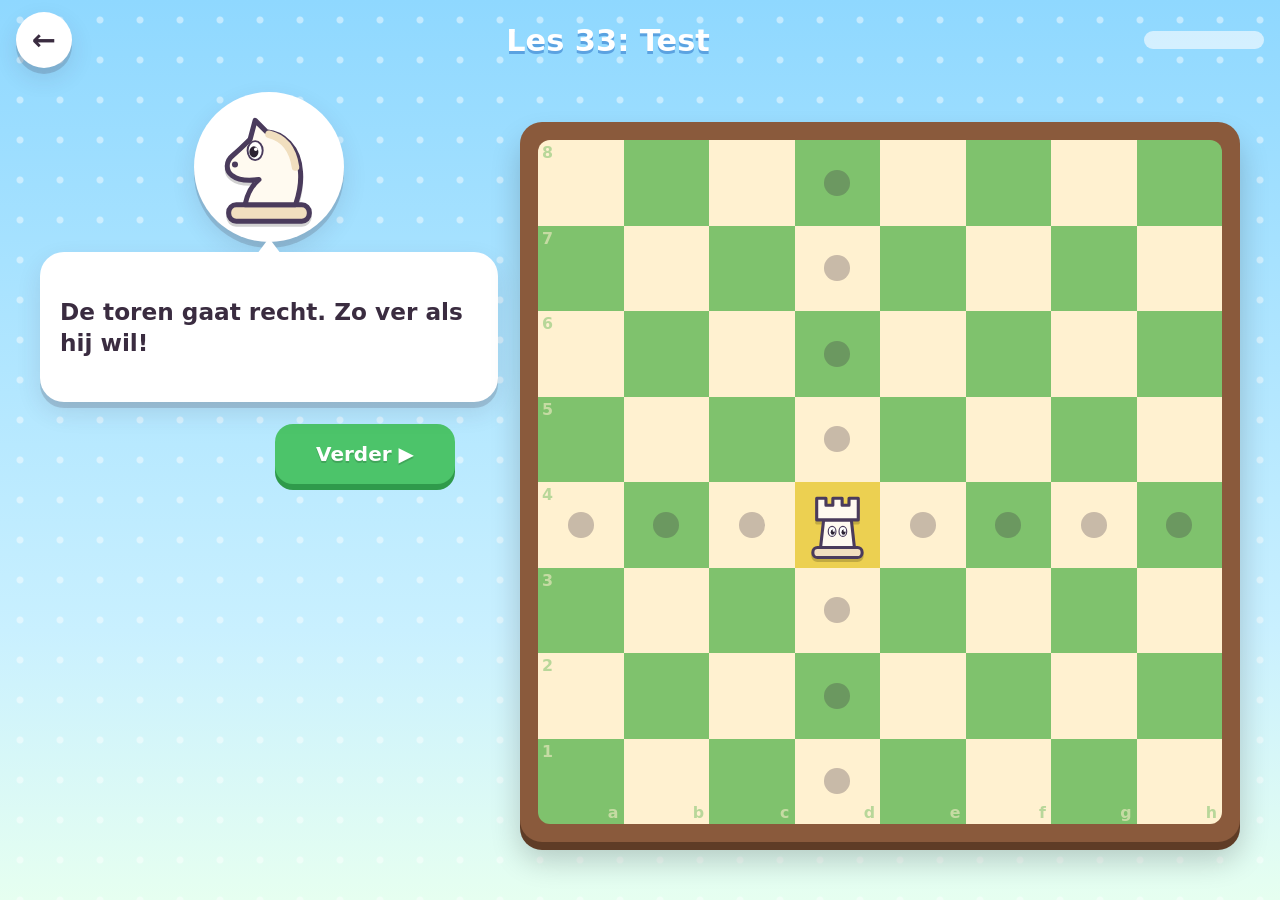
==== tools/layoutcontrole.html @ d11683a0 "Bord en knoppen overal op dezelfde plek; promoveren naar elk stuk - Layout: Pim, tekstballon en knop" ====
<!doctype html>
<html lang="nl">
<head>
  <meta charset="utf-8">
  <meta name="viewport" content="width=device-width, initial-scale=1">
  <title>Layoutcontrole</title>
  <!--
    Controleert of het bord, Pim, de tekstballon en de knoppen op ALLE schermen met een bord
    (lessen, quiz, opdrachten, puzzels, puzzel van de dag, spelletjes, potjes) op dezelfde plek staan,
    ook na een goed antwoord, en of alles op het scherm past.
    Open dit bestand in de browser (dubbelklik), het liefst liggend én staand (of op de iPad).
    Het duurt ongeveer een halve minuut. De titel wordt 'OK' of 'FOUT'.
    Let op: dit wist de voortgang in deze browser voor dit bestand (niet die van de app op de iPad).
  -->
  <link rel="stylesheet" href="../css/style.css">
  <style>
    #report { font: 15px/1.4 system-ui, sans-serif; margin: 20px; color: #222; background: #fff; }
    .sum { font-size: 1.2rem; font-weight: 700; padding: 10px 14px; border-radius: 10px; display: inline-block; }
    .sum.ok { background: #d9ffd9; } .sum.bad { background: #ffe1e1; }
    table { border-collapse: collapse; margin-top: 14px; } td, th { text-align: left; padding: 4px 8px; border-bottom: 1px solid #eee; }
  </style>
</head>
<body>
  <div id="report" hidden>
    <h1>Layoutcontrole Sammie Schaakt!</h1>
    <div id="sum" class="sum">Bezig…</div>
    <pre id="tekst"></pre>
    <table><thead><tr><th>Scherm</th><th>Bord</th><th>Pim</th><th>Ballon</th><th>Knoppen</th><th>Past</th></tr></thead><tbody id="rows"></tbody></table>
  </div>
  <div id="app"></div>
  <script src="../js/chess.js"></script>
  <script src="../js/ai.js"></script>
  <script src="../js/pieces.js"></script>
  <script src="../js/avatars.js"></script>
  <script src="../js/sound.js"></script>
  <script src="../js/board.js"></script>
  <script src="../js/family.js"></script>
  <script src="../js/lessons.js"></script>
  <script src="../js/puzzles.js"></script>
  <script src="../js/app.js"></script>
  <script src="../js/editor.js"></script>
  <script src="../js/parents.js"></script>
  <script src="../js/extras.js"></script>
  <script src="layoutcontrole.js"></script>
</body>
</html>
---- css/style.css ----
/* =========================================================
   Sammie Schaakt! - vormgeving
   ========================================================= */
:root {
  --ink: #3a2c40;
  --ink-soft: #6d5a78;
  --sky1: #8fd8ff;
  --sky2: #c9f0ff;
  --paper: #fffdf7;
  --green: #4cc46a;
  --green-d: #2f9a4b;
  --blue: #4a9df8;
  --blue-d: #2c74c9;
  --orange: #ff8c42;
  --orange-d: #d9661c;
  --red: #ff5d6c;
  --red-d: #cf3443;
  --yellow: #ffd34d;
  --grey: #c9c2d3;
  --grey-d: #9c93aa;
  --light-sq: #fff1d0;
  --dark-sq: #7fc26d;
  --frame: #8a5a3c;
  --radius: 22px;
  --shadow: 0 6px 0 rgba(58, 44, 64, .18), 0 10px 24px rgba(58, 44, 64, .12);
  font-family: "Nunito", "Varela Round", "Arial Rounded MT Bold", "Segoe UI", system-ui, sans-serif;
  color: var(--ink);
  -webkit-tap-highlight-color: transparent;
}

* { box-sizing: border-box; }
html, body { margin: 0; height: 100%; }
body {
  background:
    radial-gradient(circle at 20px 20px, rgba(255, 255, 255, .45) 3px, transparent 4px) 0 0 / 40px 40px,
    linear-gradient(180deg, var(--sky1), var(--sky2) 70%, #e6fff0);
  background-attachment: fixed;
  overscroll-behavior: none;
  user-select: none;
  -webkit-user-select: none;
  touch-action: manipulation;
}
button { font: inherit; color: inherit; cursor: pointer; border: 0; background: none; touch-action: manipulation; }
button:disabled { opacity: .45; cursor: default; }

.screen {
  min-height: 100vh;
  min-height: 100dvh;
  padding: max(12px, env(safe-area-inset-top)) 16px max(16px, env(safe-area-inset-bottom));
  display: flex;
  flex-direction: column;
}

/* ---------- algemene knoppen ---------- */
.btn {
  padding: 14px 26px;
  border-radius: 18px;
  font-weight: 900;
  font-size: 1.25rem;
  color: #fff;
  background: var(--c, var(--blue));
  box-shadow: 0 6px 0 var(--cd, var(--blue-d));
  transition: transform .08s, box-shadow .08s;
  text-shadow: 0 2px 0 rgba(0, 0, 0, .15);
}
.btn:active { transform: translateY(5px); box-shadow: 0 1px 0 var(--cd, var(--blue-d)); }
.btn.green { --c: var(--green); --cd: var(--green-d); }
.btn.blue { --c: var(--blue); --cd: var(--blue-d); }
.btn.orange { --c: var(--orange); --cd: var(--orange-d); }
.btn.red { --c: var(--red); --cd: var(--red-d); }
.btn.grey { --c: var(--grey); --cd: var(--grey-d); color: var(--ink); text-shadow: none; }
.btn.huge { font-size: 1.6rem; padding: 18px 40px; }
.pulse { animation: pulse 1.2s ease-in-out infinite; }
@keyframes pulse { 50% { transform: scale(1.07); } }

.round-btn, .corner-btn {
  width: 56px; height: 56px;
  border-radius: 50%;
  background: #fff;
  font-size: 1.8rem;
  font-weight: 900;
  box-shadow: var(--shadow);
  flex: none;
}
.round-btn:active, .corner-btn:active { transform: translateY(3px); }
.corner-btn { position: absolute; top: 14px; right: 14px; font-size: 1.5rem; opacity: .85; }

.topbar { display: flex; align-items: center; gap: 14px; margin-bottom: 12px; }
.topbar .title {
  flex: 1;
  text-align: center;
  font-size: clamp(1.2rem, 3.2vw, 1.9rem);
  font-weight: 900;
  color: #fff;
  text-shadow: 0 3px 0 rgba(44, 116, 201, .55);
  /* altijd één regel: dan is de balk bovenin overal even hoog */
  white-space: nowrap; overflow: hidden; text-overflow: ellipsis; min-width: 0;
}
.spacer { width: 56px; flex: none; }

.bubble {
  position: relative;
  background: #fff;
  border-radius: 24px;
  padding: 14px 20px;
  font-size: clamp(1.1rem, 2.4vw, 1.45rem);
  font-weight: 800;
  line-height: 1.35;
  box-shadow: var(--shadow);
}

.bob { animation: bob 2.6s ease-in-out infinite; }
@keyframes bob { 50% { transform: translateY(-8px); } }
.shake { animation: shake .45s; }
@keyframes shake { 20%, 60% { transform: translateX(-8px) rotate(-3deg); } 40%, 80% { transform: translateX(8px) rotate(3deg); } }

/* ---------- HOME ---------- */
.home { align-items: center; justify-content: center; gap: 18px; position: relative; text-align: center; }
.logo { margin: 0; line-height: .9; transform: rotate(-3deg); }
.logo span { display: block; font-size: clamp(3rem, 11vw, 6rem); font-weight: 900; letter-spacing: 1px; }
.logo .l1 { color: var(--yellow); -webkit-text-stroke: 3px var(--ink); paint-order: stroke fill; text-shadow: 0 7px 0 var(--ink); }
.logo .l2 { color: #fff; -webkit-text-stroke: 3px var(--ink); paint-order: stroke fill; text-shadow: 0 7px 0 var(--ink); margin-left: 1.2em; }
.hero { display: flex; align-items: center; gap: 12px; }
.hero-avatar { width: clamp(130px, 22vw, 200px); }
.hero-bubble::before {
  content: ""; position: absolute; left: -14px; top: 50%; margin-top: -12px;
  border: 12px solid transparent; border-right: 16px solid #fff; border-left: 0;
}
.home-buttons { display: flex; gap: 22px; flex-wrap: wrap; justify-content: center; }
.big-btn {
  display: flex; align-items: center; gap: 16px;
  min-width: min(340px, 90vw);
  padding: 18px 26px;
  border-radius: 30px;
  color: #fff;
  background: var(--c);
  box-shadow: 0 9px 0 var(--cd), 0 16px 30px rgba(0, 0, 0, .15);
  transition: transform .08s, box-shadow .08s;
  text-align: left;
}
.big-btn:active { transform: translateY(7px); box-shadow: 0 2px 0 var(--cd); }
.big-btn.blue { --c: var(--blue); --cd: var(--blue-d); }
.big-btn.orange { --c: var(--orange); --cd: var(--orange-d); }
.big-icon { width: 92px; height: 92px; background: #fff; border-radius: 24px; padding: 6px; flex: none; }
.big-icon.duo { display: flex; padding: 4px 0; }
.big-icon.duo > div { width: 50%; }
.big-icon.duo > div:last-child { margin-left: -6px; }
.big-text b { display: block; font-size: 2.2rem; font-weight: 900; text-shadow: 0 3px 0 rgba(0, 0, 0, .18); }
.big-text small { font-size: 1.05rem; font-weight: 800; opacity: .95; }

/* ---------- LESSEN-KAART ---------- */
.lesson-grid {
  display: grid;
  grid-template-columns: repeat(auto-fill, minmax(150px, 1fr));
  gap: 18px;
  max-width: 1000px;
  width: 100%;
  margin: 0 auto;
  padding-bottom: 30px;
}
.lesson-tile {
  position: relative;
  background: #fff;
  border-radius: var(--radius);
  padding: 14px 10px 12px;
  box-shadow: 0 7px 0 #d9cde6, 0 12px 20px rgba(0, 0, 0, .1);
  display: flex; flex-direction: column; align-items: center; gap: 4px;
  transition: transform .08s;
}
.lesson-tile:active { transform: translateY(5px); }
.lesson-tile .num {
  position: absolute; top: -10px; left: -6px;
  width: 38px; height: 38px; border-radius: 50%;
  background: var(--blue); color: #fff; font-weight: 900; font-size: 1.2rem;
  display: grid; place-items: center; box-shadow: 0 3px 0 var(--blue-d);
}
.tile-icon { width: 78px; height: 78px; }
.tile-title { font-weight: 900; font-size: 1.1rem; min-height: 2.6em; display: grid; place-items: center; text-align: center; }
.tile-state { font-size: 1.6rem; }
.lesson-tile.done { background: #fff9dc; box-shadow: 0 7px 0 #f0c94a, 0 12px 20px rgba(0, 0, 0, .1); }
.lesson-tile.done .num { background: var(--yellow); color: var(--ink); box-shadow: 0 3px 0 #d6a91c; }
.lesson-tile.locked { filter: grayscale(.9); opacity: .6; }

/* ---------- LES ---------- */
.progress { width: 120px; height: 18px; background: rgba(255, 255, 255, .6); border-radius: 10px; overflow: hidden; flex: none; }
.progress-fill { height: 100%; background: var(--green); border-radius: 10px; transition: width .4s; width: 0; }
.lesson-body {
  flex: 1;
  display: grid;
  grid-template-columns: minmax(260px, 1fr) auto;
  grid-template-rows: minmax(0, 1fr); /* een hoge linkerkant duwt het bord niet weg */
  gap: 22px;
  align-items: center;
  max-width: 1200px;
  width: 100%;
  margin: 0 auto;
}
.teacher-col { display: flex; flex-direction: column; gap: 22px; align-items: stretch; }
.teacher { display: flex; flex-direction: column; align-items: center; gap: 10px; }
.teacher-face {
  width: clamp(90px, 14vw, 150px); height: clamp(90px, 14vw, 150px);
  background: #fff; border-radius: 50%; padding: 12px; box-shadow: var(--shadow);
}
.teacher-bubble { width: 100%; min-height: 90px; }
.teacher-bubble::before {
  content: ""; position: absolute; top: -14px; left: 50%; margin-left: -12px;
  border: 12px solid transparent; border-bottom: 16px solid #fff; border-top: 0;
}
.teacher-bubble.happy { background: #e7ffe9; }
.teacher-bubble.happy::before { border-bottom-color: #e7ffe9; }
.teacher-bubble.oops { background: #fff0e6; }
.teacher-bubble.oops::before { border-bottom-color: #fff0e6; }
.actions { display: flex; justify-content: center; gap: 12px; min-height: 70px; align-items: center; }
.stage { display: flex; justify-content: center; align-items: center; }

/* quiz: ALLE antwoordknoppen zijn even groot (vaste breedte en hoogte),
   met of zonder plaatje, met of zonder bordje ernaast. Lange tekst loopt door op een nieuwe regel. */
.quiz {
  --qw: 170px; --qh: 160px; --qp: 60px;
  display: grid; grid-template-columns: repeat(auto-fit, var(--qw)); gap: 16px;
  justify-content: center; max-width: 600px; width: 100%;
}
.quiz-btn {
  width: var(--qw); height: var(--qh); padding: 10px 12px; box-sizing: border-box;
  background: #fff; border-radius: var(--radius);
  font-size: 1.3rem; font-weight: 900; line-height: 1.15; text-align: center;
  box-shadow: 0 7px 0 #d9cde6, 0 12px 20px rgba(0, 0, 0, .1);
  display: flex; flex-direction: column; align-items: center; justify-content: center; gap: 6px;
  overflow: hidden;
}
.quiz-btn, .quiz-btn span { color: var(--ink); }
.quiz-btn span { overflow-wrap: anywhere; hyphens: auto; }
.quiz-btn:not(:has(.quiz-piece)) { font-size: 1.6rem; } /* alleen tekst: grotere letters, zelfde knop */
.quiz-btn:active { transform: translateY(5px); }
.quiz-piece { width: var(--qp); height: var(--qp); flex: none; }
.quiz-btn.right { background: #d9ffd9; box-shadow: 0 7px 0 var(--green-d); }
.quiz-btn.wrong { background: #ffe1e1; }
.quiz > .btn { grid-column: 1 / -1; justify-self: center; } /* de 'Verder'-knop na een goed antwoord */
/* heel laag scherm (telefoon dwars): kleinere knoppen, maar nog steeds allemaal even groot */
@media (max-height: 500px) {
  .quiz { --qw: 150px; --qh: 100px; --qp: 32px; gap: 10px; }
  .quiz-btn { font-size: .95rem; padding: 6px 8px; gap: 3px; }
  .quiz-btn:not(:has(.quiz-piece)) { font-size: 1.2rem; }
}

/* ---------- BORD ---------- */
.board-wrap {
  /* één maat voor élk bord (les, puzzel, potje, spelletje): zo staat het bord overal op dezelfde plek */
  --bs: min(calc(100vh - 120px), calc(100vw - 340px), 720px);
  position: relative;
  width: var(--bs);
  height: var(--bs);
  padding: calc(var(--bs) * .025);
  background: var(--frame);
  border-radius: 22px;
  box-shadow: 0 8px 0 #5f3c26, 0 18px 30px rgba(0, 0, 0, .2);
  flex: none;
}
.board {
  width: 100%; height: 100%;
  display: grid;
  grid-template-columns: repeat(8, 1fr);
  grid-template-rows: repeat(8, 1fr);
  border-radius: 12px;
  overflow: hidden;
}
.sq { position: relative; }
.sq.light { background: var(--light-sq); }
.sq.dark { background: var(--dark-sq); }
.sq.last::before { content: ""; position: absolute; inset: 0; background: rgba(255, 211, 77, .45); }
.sq.selected::before { content: ""; position: absolute; inset: 0; background: rgba(255, 211, 77, .85); }
.sq.marked::before { content: ""; position: absolute; inset: 0; background: rgba(74, 157, 248, .45); animation: glow 1.3s ease-in-out infinite; }
.sq.hint::after { content: ""; position: absolute; inset: 4%; border: 5px solid var(--yellow); border-radius: 14px; animation: glow 1s ease-in-out infinite; z-index: 3; box-shadow: 0 0 14px var(--yellow); }
.sq.in-check::before { content: ""; position: absolute; inset: 0; background: radial-gradient(circle, rgba(255, 60, 60, .9) 0%, rgba(255, 60, 60, .55) 45%, transparent 75%); animation: glow .9s ease-in-out infinite; }
@keyframes glow { 50% { opacity: .55; } }
.holder { position: absolute; inset: 0; }
.piece { position: absolute; inset: 0; padding: 5%; z-index: 2; will-change: transform; }
.piece-svg { width: 100%; height: 100%; display: block; filter: drop-shadow(0 3px 0 rgba(0, 0, 0, .18)); }
.dot { position: absolute; left: 35%; top: 35%; width: 30%; height: 30%; border-radius: 50%; background: rgba(58, 44, 64, .28); z-index: 1; }
.ring { position: absolute; inset: 4%; border-radius: 50%; border: 6px solid rgba(255, 93, 108, .75); z-index: 1; }
.star {
  position: absolute; inset: 0; display: grid; place-items: center;
  font-size: calc(var(--bs) * .085); color: var(--yellow);
  -webkit-text-stroke: 2px #c98a00; paint-order: stroke fill;
  animation: twinkle 1.4s ease-in-out infinite; z-index: 1;
}
@keyframes twinkle { 50% { transform: scale(1.15) rotate(8deg); } }
.burst { position: absolute; inset: 0; display: grid; place-items: center; font-size: calc(var(--bs) * .1); color: var(--yellow); z-index: 6; animation: burst .7s ease-out forwards; pointer-events: none; }
@keyframes burst { to { transform: scale(2.6) translateY(-30%); opacity: 0; } }
.coord { position: absolute; font-size: calc(var(--bs) * .022); font-weight: 900; opacity: .55; z-index: 1; }
.coord.rank { top: 3px; left: 4px; }
.coord.file { bottom: 2px; right: 5px; }
.sq.light .coord { color: #5d9a4e; }
.sq.dark .coord { color: #fff6dc; }

.banner {
  position: absolute; left: 50%; top: 42%;
  transform: translate(-50%, -50%) scale(.6);
  opacity: 0; pointer-events: none;
  z-index: 20;
  background: #fff; border-radius: 22px; padding: 14px 24px;
  font-size: clamp(1.1rem, 2.6vw, 1.6rem); font-weight: 900; text-align: center;
  box-shadow: var(--shadow);
  width: max-content; max-width: 90%;
  transition: transform .25s cubic-bezier(.3, 1.6, .5, 1), opacity .2s;
}
.banner.show { opacity: 1; transform: translate(-50%, -50%) scale(1); }
.banner.warn { background: var(--red); color: #fff; }
.banner.good { background: #e7ffe9; }

/* ---------- TEGENSTANDER KIEZEN ---------- */
.opp-grid {
  display: grid;
  grid-template-columns: repeat(auto-fill, minmax(210px, 1fr));
  gap: 22px;
  max-width: 1100px; width: 100%; margin: 0 auto; padding-bottom: 30px;
}
.opp-card {
  background: #fff; border-radius: 28px; padding: 18px 14px 16px;
  box-shadow: 0 8px 0 #d9cde6, 0 14px 24px rgba(0, 0, 0, .12);
  display: flex; flex-direction: column; align-items: center; gap: 6px; text-align: center;
  transition: transform .08s;
}
.opp-card:not(.soon):active { transform: translateY(6px); }
.opp-avatar { width: 150px; }
.opp-name { font-size: 1.9rem; font-weight: 900; }
.opp-stars { color: var(--yellow); font-size: 1.6rem; -webkit-text-stroke: 1.5px #c98a00; letter-spacing: 2px; }
.opp-stars span { color: #eee; -webkit-text-stroke: 1.5px #ccc; }
.opp-intro { font-weight: 700; color: var(--ink-soft); font-size: 1.05rem; }
.opp-wins { font-weight: 900; font-size: 1.2rem; margin-top: 4px; }
.opp-card.soon { opacity: .7; background: rgba(255, 255, 255, .6); box-shadow: none; border: 4px dashed rgba(255, 255, 255, .9); }
.opp-avatar.mystery {
  width: 150px; height: 165px; display: grid; place-items: center;
  font-size: 5rem; font-weight: 900; color: #fff; background: var(--grey); border-radius: 50% 50% 40% 40%;
}

/* ---------- POTJE ---------- */
.game-body {
  flex: 1;
  display: grid;
  /* zelfde indeling als een les: mensen links, bord rechts */
  grid-template-columns: minmax(240px, 1fr) auto;
  grid-template-rows: auto minmax(0, 1fr);
  grid-template-areas: "opp board" "me board";
  gap: 22px;
  align-items: start;
  max-width: 1200px;
  width: 100%;
  margin: 0 auto;
}
.board-zone { grid-area: board; align-self: center; }
.opp-side { grid-area: opp; }
.me-side { grid-area: me; align-self: end; }
.side { display: flex; flex-direction: column; gap: 14px; }
.player-card {
  display: flex; align-items: center; gap: 12px;
  background: #fff; border-radius: 26px; padding: 10px 16px 10px 10px; box-shadow: var(--shadow);
}
.pc-avatar { width: 96px; flex: none; }
.pc-name { font-size: 1.6rem; font-weight: 900; }
.captured { display: flex; flex-wrap: wrap; min-height: 30px; }
.captured span { width: 28px; height: 28px; margin-right: -6px; }
.opp-bubble { opacity: 0; transform: scale(.7); transition: all .25s cubic-bezier(.3, 1.6, .5, 1); transform-origin: 30px 0; }
.opp-bubble.show { opacity: 1; transform: scale(1); }
.opp-bubble::before {
  content: ""; position: absolute; top: -14px; left: 40px;
  border: 12px solid transparent; border-bottom: 16px solid #fff; border-top: 0;
}
.turn { text-align: center; font-weight: 900; font-size: 1.35rem; padding: 10px; border-radius: 16px; background: rgba(255, 255, 255, .7); }
.turn.mine { background: var(--green); color: #fff; animation: pulse 1.6s ease-in-out infinite; }
.turn.wait { background: rgba(255, 255, 255, .7); }
.game-buttons { display: grid; grid-template-columns: repeat(3, 1fr); gap: 10px; }
.tool {
  background: #fff; border-radius: 20px; padding: 10px 4px 8px;
  font-weight: 900; font-size: 1.05rem;
  box-shadow: 0 6px 0 #d9cde6;
  display: flex; flex-direction: column; align-items: center;
}
.tool:active:not(:disabled) { transform: translateY(5px); box-shadow: 0 1px 0 #d9cde6; }
.tool .ti { font-size: 1.9rem; }

/* ---------- POP-UP ---------- */
.modal-back {
  position: fixed; inset: 0; z-index: 100;
  background: rgba(58, 44, 64, .45);
  display: grid; place-items: center; padding: 16px;
  animation: fade .2s;
}
@keyframes fade { from { opacity: 0; } }
.modal {
  background: var(--paper); border-radius: 30px; padding: 26px 28px;
  max-width: 520px; width: 100%; text-align: center;
  box-shadow: 0 10px 0 rgba(0, 0, 0, .2);
  animation: popin .35s cubic-bezier(.3, 1.6, .5, 1);
  max-height: 94vh; overflow: auto;
}
@keyframes popin { from { transform: scale(.6); opacity: 0; } }
.modal h2 { font-size: 2rem; margin: 6px 0 10px; }
.modal p { font-size: 1.2rem; font-weight: 700; }
.modal .quote { font-style: italic; color: var(--ink-soft); }
.modal-buttons { display: flex; flex-direction: column; gap: 14px; margin-top: 16px; }
.trophy { font-size: 5rem; animation: bob 1.5s ease-in-out infinite; }
.sticker { width: 130px; height: 130px; margin: 0 auto; background: var(--yellow); border-radius: 50%; padding: 14px; box-shadow: 0 6px 0 #d6a91c; animation: bob 1.5s ease-in-out infinite; }
.modal-avatar { width: 120px; margin: 0 auto; }
.text-input {
  font: inherit; font-size: 1.5rem; font-weight: 800;
  padding: 10px 16px; border-radius: 14px; border: 3px solid var(--grey);
  width: 100%; max-width: 260px; text-align: center; user-select: text; -webkit-user-select: text;
}
.text-input.wrong { border-color: var(--red); animation: shake .4s; }

/* ---------- INSTELLINGEN ---------- */
.settings-body { max-width: 640px; width: 100%; margin: 0 auto; display: flex; flex-direction: column; gap: 16px; }
.card { background: #fff; border-radius: 22px; padding: 16px 22px; box-shadow: var(--shadow); }
.card h3 { margin: 0 0 10px; font-size: 1.4rem; }
.card label { display: block; font-weight: 800; font-size: 1.15rem; margin: 8px 0; }
.card .text-input { max-width: 100%; text-align: left; margin-top: 6px; }
.toggle input { width: 26px; height: 26px; vertical-align: middle; margin-right: 10px; }
.small { font-size: .95rem; color: var(--ink-soft); font-weight: 600; }
.card ul { font-weight: 700; padding-left: 22px; }


/* ---------- confetti ---------- */
.confetti { position: fixed; inset: 0; pointer-events: none; z-index: 200; overflow: hidden; }
.confetti i { position: absolute; top: -20px; width: 12px; height: 16px; animation: fall linear forwards; }
@keyframes fall { to { transform: translate(var(--x), 110vh) rotate(var(--r)); } }

/* ---------- STAAND scherm (tablet rechtop / telefoon) ---------- */
@media (orientation: portrait) {
  .lesson-body {
    grid-template-columns: 1fr;
    grid-template-rows: none;
    grid-template-areas: "teacher" "stage" "actions" "tray";
    align-content: start;
    gap: 12px;
  }
  .teacher-col { display: contents; }
  .teacher { grid-area: teacher; flex-direction: row; align-items: center; height: 120px; }
  .teacher-bubble { max-height: 100%; overflow: hidden; }
  .teacher-face { width: 90px; height: 90px; flex: none; }
  .teacher-bubble::before { top: 50%; left: -14px; margin: -12px 0 0; border: 12px solid transparent; border-right: 16px solid #fff; border-left: 0; }
  .teacher-bubble.happy::before { border-right-color: #e7ffe9; border-bottom-color: transparent; }
  .teacher-bubble.oops::before { border-right-color: #fff0e6; border-bottom-color: transparent; }
  .stage { grid-area: stage; }
  .actions { grid-area: actions; }
  .board-wrap { --bs: min(calc(100vw - 32px), calc(100vh - 400px), 720px); }

  .game-body {
    grid-template-columns: 1fr;
    grid-template-rows: auto auto auto;
    grid-template-areas: "opp" "board" "me";
    justify-items: center;
    align-content: start;
    gap: 12px;
  }
  .side { width: 100%; max-width: 760px; }
  .opp-side { flex-direction: row; align-items: center; }
  .opp-side .player-card { flex: none; }
  .opp-bubble { flex: 1; }
  .opp-bubble::before { top: 50%; left: -14px; margin-top: -12px; border: 12px solid transparent; border-right: 16px solid #fff; border-left: 0; }
  .me-side { display: grid; grid-template-columns: auto 1fr; grid-template-areas: "card buttons" "turn turn"; }
  .me-side .player-card { grid-area: card; }
  .me-side .game-buttons { grid-area: buttons; }
  .me-side .turn { grid-area: turn; }
  .pc-avatar { width: 70px; }
}

@media (max-height: 560px) and (orientation: landscape) {
  .logo span { font-size: 3rem; }
  .hero-avatar { width: 110px; }
}

/* =========================================================
   Uitbreiding: werelden, puzzels, prijzen, ladder
   ========================================================= */
.big-btn.green { --c: var(--green); --cd: var(--green-d); }
.big-btn.purple { --c: #9b5de5; --cd: #7340b8; }
.big-icon.emoji { display: grid; place-items: center; font-size: 3.4rem; }
.home-buttons { display: grid; grid-template-columns: repeat(2, minmax(0, 360px)); gap: 20px; }
.home-buttons .big-btn { min-width: 0; }
@media (max-width: 640px) { .home-buttons { grid-template-columns: 1fr; } }

/* werelden */
.worlds { max-width: 1000px; width: 100%; margin: 0 auto; display: flex; flex-direction: column; gap: 26px; padding-bottom: 30px; }
.world-title {
  margin: 0 0 14px; display: flex; align-items: center; gap: 12px; flex-wrap: wrap;
  color: #fff; font-size: 1.6rem; font-weight: 900;
  background: var(--wc); border-radius: 20px; padding: 10px 18px;
  box-shadow: 0 6px 0 rgba(0, 0, 0, .18);
}
.world-title span { background: #fff; color: var(--wc); border-radius: 12px; padding: 2px 12px; font-size: 1.1rem; }
.world-title small { margin-left: auto; font-size: 1.1rem; }
.world .lesson-grid { padding-bottom: 0; }
.world .lesson-tile .num { background: var(--wc); box-shadow: 0 3px 0 rgba(0, 0, 0, .2); }
.world-unlock { background: #fff6d6; border-radius: 14px; padding: 8px 12px; }

/* puzzels */
.puzzle-stars { display: flex; gap: 4px; font-size: 1.9rem; color: rgba(255, 255, 255, .8); flex: none; }
.puzzle-stars .got { color: var(--yellow); -webkit-text-stroke: 1.5px #c98a00; }
.puzzle-stars .half { color: var(--green); }
.puzzle-stars .now { color: #fff; animation: pulse 1.2s infinite; }
.big-stars { font-size: 3rem; color: var(--yellow); -webkit-text-stroke: 2px #c98a00; letter-spacing: 6px; }
.puzzle-lock { font-size: 6rem; }

/* prijzenkast */
.shelf {
  display: grid; grid-template-columns: repeat(auto-fill, minmax(150px, 1fr)); gap: 16px;
  max-width: 1100px; width: 100%; margin: 0 auto; padding-bottom: 30px;
}
.badge {
  background: rgba(255, 255, 255, .55); border-radius: 22px; padding: 14px 10px;
  display: flex; flex-direction: column; align-items: center; text-align: center; gap: 4px;
  border: 4px dashed rgba(255, 255, 255, .9);
}
.badge.got { background: #fff; border: 4px solid var(--yellow); box-shadow: 0 6px 0 #e3b52c, 0 10px 18px rgba(0, 0, 0, .1); }
.badge b { font-size: 1.05rem; }
.badge small { color: var(--ink-soft); font-weight: 700; }
.badge-emoji { width: 84px; height: 84px; display: grid; place-items: center; font-size: 3.2rem; border-radius: 50%; background: #fff6d6; }
.badge-emoji.mystery { background: var(--grey); color: #fff; font-weight: 900; }
.badge-avatar { width: 84px; }
.toast {
  position: fixed; top: 16px; left: 50%; z-index: 300;
  transform: translateX(-50%); display: flex; align-items: center; gap: 12px;
  background: #fff; border: 4px solid var(--yellow); border-radius: 22px; padding: 8px 20px 8px 10px;
  box-shadow: 0 8px 0 #e3b52c, 0 14px 30px rgba(0, 0, 0, .2);
  animation: toastin .45s cubic-bezier(.3, 1.6, .5, 1);
}
.toast .badge-emoji, .toast .badge-avatar { width: 60px; height: auto; font-size: 2.3rem; }
.toast .badge-emoji { height: 60px; }
.toast small { display: block; font-weight: 800; color: var(--orange-d); }
.toast b { font-size: 1.3rem; }
.toast.out { transition: opacity .4s, transform .4s; opacity: 0; transform: translate(-50%, -30px); }
@keyframes toastin { from { transform: translate(-50%, -80px); } }

/* ladder */
.opp-card { position: relative; }
.opp-step {
  position: absolute; top: -10px; left: -6px; width: 40px; height: 40px; border-radius: 50%;
  background: var(--orange); color: #fff; font-weight: 900; font-size: 1.2rem;
  display: grid; place-items: center; box-shadow: 0 3px 0 var(--orange-d);
}
.opp-card.locked { background: rgba(255, 255, 255, .6); box-shadow: none; }
.opp-card.locked .opp-avatar { filter: grayscale(1) brightness(.85); opacity: .6; }
.opp-card.locked .opp-step { background: var(--grey-d); box-shadow: none; }
.modal-avatar .piece-svg { width: 110px; height: 110px; margin: 0 auto; }
.world .lesson-grid { grid-template-columns: repeat(auto-fill, minmax(128px, 1fr)); gap: 14px; }
.world .tile-icon { width: 66px; height: 66px; }
.world .tile-title { font-size: 1rem; }

/* =========================================================
   Uitbreiding 2: spelers, puzzel van de dag, samen spelen,
   poppetjesmaker, ouderoverzicht
   ========================================================= */
button.hero-avatar { padding: 0; }
.switch-hint { display: block; font-size: .85rem; color: var(--ink-soft); margin-top: 4px; }

/* puzzel van de dag */
.daily-btn {
  display: flex; align-items: center; gap: 14px; width: min(740px, 100%);
  background: #fff; border-radius: 24px; padding: 10px 18px; text-align: left;
  box-shadow: 0 7px 0 #f0c94a, 0 12px 20px rgba(0, 0, 0, .1); border: 4px solid var(--yellow);
  animation: wiggle 2.6s ease-in-out infinite;
}
@keyframes wiggle { 0%, 80%, 100% { transform: none; } 85% { transform: rotate(-1deg) scale(1.02); } 90% { transform: rotate(1deg) scale(1.02); } }
.daily-btn.done { animation: none; border-color: #c9eccd; box-shadow: 0 7px 0 #9fd3a6; }
.daily-btn:active { transform: translateY(5px); }
.daily-cal { font-size: 2.4rem; }
.daily-text { flex: 1; }
.daily-text b { display: block; font-size: 1.4rem; }
.daily-text small { font-weight: 700; color: var(--ink-soft); }
.daily-streak { font-size: 1.6rem; font-weight: 900; background: #fff1e0; border-radius: 16px; padding: 4px 12px; }
.daily-streak.zero { filter: grayscale(1); opacity: .6; }
.streak-big { font-size: 2.2rem; font-weight: 900; color: var(--orange-d); }
.week { display: flex; justify-content: center; gap: 8px; margin: 10px 0; }
.wd { display: flex; flex-direction: column; align-items: center; font-weight: 800; font-size: .9rem; color: var(--ink-soft); }
.wd i { width: 38px; height: 38px; border-radius: 50%; background: #eee8f2; display: grid; place-items: center; font-style: normal; font-size: 1.3rem; }
.wd.on i { background: #ffe1c2; }
.wd.today i { outline: 3px solid var(--orange); }

/* samen spelen */
.together-btn {
  display: flex; align-items: center; gap: 18px; text-align: left;
  max-width: 1100px; width: 100%; margin: 0 auto 22px;
  background: linear-gradient(90deg, #fff, #e9fbef); border-radius: 26px; padding: 12px 22px;
  box-shadow: 0 7px 0 #9fd3a6, 0 12px 22px rgba(0, 0, 0, .1);
}
.together-btn:active { transform: translateY(5px); }
.together-btn b { display: block; font-size: 1.6rem; }
.together-btn small { font-weight: 700; color: var(--ink-soft); font-size: 1rem; }
.tg-icons { display: flex; align-items: center; gap: 6px; flex: none; }
.tg-icons > .avatar-svg { width: 64px; }
.tg-icons b { font-size: 1.8rem !important; color: var(--green-d); }
.tg-q { width: 58px; height: 58px; border-radius: 50%; background: var(--grey); color: #fff; font-weight: 900; font-size: 2rem; display: grid; place-items: center; }
.choose-sub { text-align: center; font-weight: 800; color: var(--ink); margin: -4px 0 16px; font-size: 1.15rem; }
.opp-grid.small { grid-template-columns: repeat(auto-fill, minmax(170px, 1fr)); }
.opp-grid.small .opp-avatar { width: 120px; }
.opp-grid.small .opp-name { font-size: 1.5rem; }
.player-card { transition: box-shadow .2s, transform .2s; }
.player-card.active { box-shadow: 0 0 0 5px var(--green), var(--shadow); }
.turn.black { background: #4b3f6b; }
.duo-avatars { display: flex; justify-content: center; gap: 10px; }
.duo-avatars > div { width: 110px; }
.duo-avatars > div:last-child { width: 80px; align-self: flex-end; }

/* spelers */
.opp-card.profile.current { box-shadow: 0 0 0 5px var(--green), 0 8px 0 #d9cde6; }
.opp-avatar.mystery { margin: 0 auto; }
.card-actions { display: flex; gap: 8px; flex-wrap: wrap; justify-content: center; margin-top: 6px; }
.small-btn { font-size: 1rem; padding: 8px 14px; border-radius: 14px; }

/* poppetjesmaker */
.editor-body { display: grid; grid-template-columns: minmax(260px, 340px) 1fr; gap: 20px; max-width: 1100px; width: 100%; margin: 0 auto; align-items: start; }
.editor-preview { position: sticky; top: 12px; display: flex; flex-direction: column; align-items: center; gap: 12px; }
.ed-avatar { width: 220px; }
.ed-moods { display: grid; grid-template-columns: repeat(6, 1fr); gap: 4px; width: 100%; }
.mood-btn { background: #f6f1fa; border-radius: 12px; padding: 2px; }
.ed-name { width: 100%; }
.ed-title { font-size: 1.6rem; font-weight: 900; }
.ed-buttons { display: flex; flex-direction: column; gap: 12px; width: 100%; margin-top: 12px; }
.editor-controls h4 { margin: 16px 0 8px; font-size: 1.15rem; }
.hair-grid { display: grid; grid-template-columns: repeat(auto-fill, minmax(84px, 1fr)); gap: 8px; }
.hair-btn { background: #f6f1fa; border-radius: 16px; padding: 4px 4px 6px; border: 3px solid transparent; font-weight: 800; font-size: .9rem; }
.hair-btn.on { border-color: var(--blue); background: #e6f1ff; }
.hair-btn span { display: block; }
.swatches { display: flex; flex-wrap: wrap; gap: 8px; }
.swatch { width: 44px; height: 44px; border-radius: 50%; border: 3px solid #fff; box-shadow: 0 0 0 2px #d9cde6; }
.swatch.on { box-shadow: 0 0 0 4px var(--blue); transform: scale(1.1); }
.chips { display: flex; flex-wrap: wrap; gap: 8px; }
.chips.center { justify-content: center; }
.chip { padding: 9px 16px; border-radius: 999px; background: #f1ecf6; font-weight: 800; font-size: 1.05rem; border: 3px solid transparent; }
.chip.on { background: #e6f1ff; border-color: var(--blue); }

/* ouders */
.settings-body.wide { max-width: 900px; }
.player-head { display: flex; align-items: center; gap: 16px; }
.ph-avatar { width: 84px; flex: none; }
.player-head h3 { margin: 0; }
.hub { display: grid; grid-template-columns: repeat(3, 1fr); gap: 12px; }
.hub-btn { background: #fff; border-radius: 22px; padding: 14px 10px; box-shadow: var(--shadow); display: flex; flex-direction: column; align-items: center; gap: 2px; }
.hub-btn:active { transform: translateY(4px); }
.hub-btn span { font-size: 2.2rem; }
.hub-btn b { font-size: 1.2rem; }
.hub-btn small { color: var(--ink-soft); font-weight: 700; text-align: center; }
.tiles { display: grid; grid-template-columns: repeat(auto-fit, minmax(150px, 1fr)); gap: 12px; }
.tile { background: #fff; border-radius: 20px; padding: 12px 16px; box-shadow: var(--shadow); }
.tile small { display: block; font-weight: 800; color: var(--ink-soft); }
.tile b { font-size: 2rem; font-weight: 900; }
.tile b span { font-size: 1rem; color: var(--ink-soft); font-weight: 800; }
.tips { margin: 0; padding-left: 22px; font-weight: 600; line-height: 1.5; }
.skill-bars { display: flex; flex-direction: column; gap: 10px; }
.skill-row { display: grid; grid-template-columns: 210px 1fr 110px; align-items: center; gap: 12px; padding: 2px 4px; border-radius: 10px; }
.skill-row:hover { background: #f6f1fa; }
.sk-label { font-weight: 800; }
.sk-flag { font-style: normal; font-size: .8rem; background: #fff1e0; color: var(--orange-d); border-radius: 8px; padding: 1px 6px; white-space: nowrap; }
.sk-track { height: 16px; background: #eee8f2; border-radius: 4px; overflow: hidden; }
.sk-fill { display: block; height: 100%; background: var(--green-d); border-radius: 0 4px 4px 0; }
.sk-val { font-weight: 900; text-align: right; }
.sk-val small { color: var(--ink-soft); font-weight: 700; }
.two-col { display: grid; grid-template-columns: 1fr 1fr; gap: 16px; }
.games { width: 100%; border-collapse: collapse; font-weight: 700; }
.games th, .games td { text-align: left; padding: 6px 8px; border-bottom: 1px solid #eee8f2; }
.games th { color: var(--ink-soft); font-size: .9rem; }

@media (max-width: 760px) {
  .editor-body { grid-template-columns: 1fr; }
  .editor-preview { position: static; }
  .hub { grid-template-columns: 1fr; }
  .two-col { grid-template-columns: 1fr; }
  .skill-row { grid-template-columns: 1fr 90px; }
  .sk-track { grid-column: 1 / -1; grid-row: 2; }
}

/* niveaukiezer in de poppetjesmaker */
.avatar-svg { width: 100%; height: auto; display: block; }
.level-grid { display: grid; grid-template-columns: repeat(auto-fill, minmax(150px, 1fr)); gap: 8px; }
.level-btn {
  display: grid; grid-template-columns: auto 1fr; grid-template-areas: "nr stars" "txt txt";
  align-items: center; gap: 2px 8px; text-align: left;
  background: #f6f1fa; border-radius: 16px; padding: 8px 10px; border: 3px solid transparent;
}
.level-btn b { grid-area: nr; font-size: 1.5rem; font-weight: 900; }
.level-btn .lv-stars { grid-area: stars; color: var(--yellow); -webkit-text-stroke: 1px #c98a00; }
.level-btn small { grid-area: txt; font-weight: 700; color: var(--ink-soft); line-height: 1.2; }
.level-btn.on { border-color: var(--orange); background: #fff1e0; }
.opp-custom { position: absolute; top: 8px; right: 10px; font-size: .8rem; font-weight: 900; color: var(--orange-d); background: #fff1e0; border-radius: 8px; padding: 2px 8px; }

/* 'Nu!'-label: wat is een goede volgende stap (alles is open) */
.now-tag {
  position: absolute; top: -12px; right: -6px; z-index: 2;
  background: var(--green); color: #fff; font-weight: 900; font-size: .95rem;
  padding: 3px 10px; border-radius: 12px; box-shadow: 0 3px 0 var(--green-d);
  animation: pulse 1.4s ease-in-out infinite;
}
.lesson-tile.now, .opp-card.now { box-shadow: 0 0 0 4px var(--green), 0 7px 0 #d9cde6; }

.btn.yellow { --c: var(--yellow); --cd: #d6a91c; color: var(--ink); text-shadow: none; }

/* =========================================================
   Uitbreiding 3: kleuren, spelletjes, terugkijken, diploma's
   ========================================================= */
/* bord volgt het gekozen kleurthema */
.board-wrap { box-shadow: 0 8px 0 var(--frame-d, #5f3c26), 0 18px 30px rgba(0, 0, 0, .2); }
.sq.light .coord { color: var(--dark-sq); }
.sq.dark .coord { color: var(--light-sq); }

/* startscherm: zes knoppen */
.corner-btn.left { right: auto; left: 14px; }
.big-btn.pink { --c: #ff6fa5; --cd: #d64b82; }
.big-btn.teal { --c: #20b2aa; --cd: #178580; }
.home { gap: 14px; }
.home .logo span { font-size: clamp(2.6rem, 8vw, 4.6rem); }
.home .hero-avatar { width: clamp(110px, 16vw, 160px); }
.home-buttons { grid-template-columns: repeat(3, minmax(0, 300px)); gap: 16px; }
.home .big-btn { padding: 14px 18px; gap: 12px; border-radius: 26px; }
.home .big-icon { width: 70px; height: 70px; border-radius: 20px; }
.home .big-icon.emoji { font-size: 2.6rem; }
.home .big-text b { font-size: 1.7rem; }
.home .big-text small { font-size: .95rem; }
@media (max-width: 900px) { .home-buttons { grid-template-columns: repeat(2, minmax(0, 340px)); } }
@media (max-width: 520px) { .home-buttons { grid-template-columns: 1fr; } }

/* kleuren kiezen */
.theme-body { display: grid; grid-template-columns: auto 1fr; gap: 22px; max-width: 1150px; width: 100%; margin: 0 auto; align-items: start; }
.theme-preview .board-wrap { --bs: min(46vw, calc(100vh - 140px), 520px); }
.theme-grid { display: grid; grid-template-columns: repeat(auto-fill, minmax(120px, 1fr)); gap: 10px; }
.theme-btn { background: #f6f1fa; border-radius: 18px; padding: 10px 8px; border: 4px solid transparent; font-weight: 900; font-size: 1.05rem; display: flex; flex-direction: column; align-items: center; gap: 6px; }
.theme-btn.on { border-color: var(--blue); background: #e6f1ff; }
.mini-board { display: grid; grid-template-columns: 1fr 1fr; width: 64px; height: 64px; border: 6px solid var(--f); border-radius: 10px; overflow: hidden; }
.mini-board i:nth-child(1), .mini-board i:nth-child(4) { background: var(--l); }
.mini-board i:nth-child(2), .mini-board i:nth-child(3) { background: var(--d); }
.mini-pieces { display: flex; }
.mini-pieces .piece-svg { width: 52px; height: 52px; }
.theme-options h4 { margin: 6px 0 10px; font-size: 1.3rem; }
@media (orientation: portrait) {
  .theme-body { grid-template-columns: 1fr; justify-items: center; }
  .theme-preview .board-wrap { --bs: min(calc(100vw - 32px), 50vh, 520px); }
}

/* spelletjes */
.games-grid { display: grid; grid-template-columns: repeat(auto-fit, minmax(300px, 1fr)); gap: 22px; max-width: 1000px; width: 100%; margin: 0 auto; }
.game-card { background: #fff; border-radius: 28px; padding: 20px; box-shadow: 0 8px 0 #d9cde6, 0 14px 24px rgba(0, 0, 0, .12); display: flex; flex-direction: column; align-items: center; text-align: center; gap: 8px; }
.game-card h3 { margin: 4px 0 0; font-size: 1.8rem; }
.game-card p { margin: 0; font-weight: 700; color: var(--ink-soft); font-size: 1.1rem; }
.game-card small { font-weight: 800; color: var(--ink-soft); }
.gc-pic { display: flex; gap: 4px; }
.gc-pic .piece-svg { width: 70px; height: 70px; }
.gc-buttons { display: flex; gap: 12px; flex-wrap: wrap; justify-content: center; margin: 6px 0; }

/* bord opzetten */
.tray { grid-area: tray; display: flex; flex-wrap: wrap; justify-content: center; gap: 6px; max-width: 640px; background: rgba(255, 255, 255, .7); border-radius: 20px; padding: 8px; min-height: 70px; }
.tray-piece { width: 58px; height: 58px; border-radius: 14px; background: #fff; box-shadow: 0 4px 0 #d9cde6; padding: 3px; border: 3px solid transparent; }
.tray-piece.on { border-color: var(--yellow); background: #fff6d6; transform: translateY(-4px); }
.teacher-col .tray { gap: 4px; padding: 6px; }
.teacher-col .tray-piece { width: 50px; height: 50px; }
.tray-empty { font-weight: 900; font-size: 1.3rem; align-self: center; padding: 0 12px; }

/* diploma's */
.dip-grid { display: grid; grid-template-columns: repeat(auto-fill, minmax(220px, 1fr)); gap: 18px; max-width: 1000px; width: 100%; margin: 0 auto; }
.dip-card { background: rgba(255, 255, 255, .6); border: 4px dashed rgba(255, 255, 255, .95); border-radius: 26px; padding: 18px 12px; display: flex; flex-direction: column; align-items: center; gap: 6px; text-align: center; }
.dip-card.got { background: #fff; border: 5px solid var(--dc); box-shadow: 0 7px 0 rgba(0, 0, 0, .12); }
.dip-card b { font-size: 1.25rem; }
.dip-card small { font-weight: 800; color: var(--ink-soft); }
.dip-icon { font-size: 3.4rem; }
.dip-card:not(.got) .dip-icon { filter: grayscale(1); opacity: .6; }
.diploma-screen .topbar .btn { flex: none; }
.diploma {
  width: min(1000px, 100%); aspect-ratio: 297 / 210; margin: 0 auto;
  background: #fffdf5; border-radius: 10px; padding: 2.2%;
  box-shadow: 0 10px 30px rgba(0, 0, 0, .2);
  container-type: inline-size;
}
.dip-inner {
  height: 100%; border: 1.2cqw double var(--dc); border-radius: 1.5cqw; padding: 2.5cqw 3cqw;
  display: flex; flex-direction: column; justify-content: space-between;
  background:
    radial-gradient(circle at 0 0, color-mix(in srgb, var(--dc) 18%, transparent) 0 9cqw, transparent 9.2cqw),
    radial-gradient(circle at 100% 100%, color-mix(in srgb, var(--dc) 18%, transparent) 0 9cqw, transparent 9.2cqw);
}
.dip-head { text-align: center; }
.dip-title { font-size: 7cqw; font-weight: 900; color: var(--dc); letter-spacing: .4cqw; line-height: 1; text-shadow: 0 .4cqw 0 rgba(0, 0, 0, .12); }
.dip-app { font-size: 2.2cqw; font-weight: 900; color: var(--ink-soft); }
.dip-main { display: grid; grid-template-columns: 16cqw 1fr 13cqw; align-items: center; gap: 2cqw; }
.dip-av { width: 100%; }
.dip-av.pim { background: #fff; border-radius: 50%; padding: 1.5cqw; box-shadow: 0 .5cqw 0 rgba(0, 0, 0, .1); }
.dip-text { text-align: center; }
.dip-text p { margin: .6cqw 0; font-size: 2.1cqw; font-weight: 700; }
.dip-name { font-size: 6cqw; font-weight: 900; color: var(--ink); border-bottom: .4cqw solid var(--dc); display: inline-block; padding: 0 3cqw; line-height: 1.2; }
.dip-lessons { display: flex; flex-wrap: wrap; justify-content: center; gap: .6cqw; margin-top: 1cqw; }
.dip-lessons span { font-size: 1.4cqw; font-weight: 800; background: color-mix(in srgb, var(--dc) 15%, #fff); border-radius: 1cqw; padding: .3cqw 1cqw; }
.dip-foot { display: flex; align-items: flex-end; justify-content: space-between; font-size: 1.7cqw; font-weight: 700; }
.dip-pieces { display: flex; }
.dip-pieces .piece-svg { width: 4.5cqw; height: 4.5cqw; }
.dip-sign { display: flex; flex-direction: column; align-items: center; }
.dip-sign span { font-family: "Segoe Script", "Comic Sans MS", cursive; font-size: 3.4cqw; color: #2c74c9; transform: rotate(-6deg); line-height: 1; }
.dip-sign small { border-top: .2cqw solid var(--ink-soft); padding-top: .3cqw; font-size: 1.3cqw; color: var(--ink-soft); }


/* =========================================================
   Telefoon (iPhone e.d.): compacter, twee kolommen
   ========================================================= */
@media (max-width: 520px) {
  .screen { padding-left: 12px; padding-right: 12px; }
  .round-btn, .corner-btn { width: 46px; height: 46px; font-size: 1.4rem; }
  .corner-btn { top: 10px; right: 10px; }
  .corner-btn.left { left: 10px; }
  .topbar { gap: 8px; }
  .topbar .title { font-size: 1.15rem; }
  .spacer { width: 46px; }
  .bubble { font-size: 1.05rem; padding: 12px 16px; }

  /* startscherm */
  .home { gap: 10px; padding-top: 56px; }
  .home .logo span { font-size: 2.5rem; }
  .home .logo .l2 { margin-left: .8em; }
  .home .hero-avatar { width: 92px; }
  .home .hero-bubble { font-size: 1rem; }
  .daily-btn { padding: 8px 12px; gap: 10px; border-radius: 20px; }
  .daily-cal { font-size: 1.8rem; }
  .daily-text b { font-size: 1.1rem; }
  .daily-text small { font-size: .85rem; }
  .daily-streak { font-size: 1.2rem; padding: 2px 8px; }
  .home-buttons { grid-template-columns: repeat(2, minmax(0, 1fr)); gap: 12px; width: 100%; }
  .home .big-btn { flex-direction: column; text-align: center; padding: 12px 8px 14px; gap: 6px; border-radius: 22px; }
  .home .big-icon { width: 58px; height: 58px; border-radius: 16px; }
  .home .big-icon.emoji { font-size: 2.1rem; }
  .home .big-text b { font-size: 1.35rem; }
  .home .big-text small { font-size: .8rem; }

  /* kaarten met mensen: twee naast elkaar */
  .opp-grid, .opp-grid.small { grid-template-columns: repeat(2, minmax(0, 1fr)); gap: 14px; }
  .opp-card { padding: 14px 8px 12px; border-radius: 22px; }
  .opp-avatar, .opp-grid.small .opp-avatar { width: 92px; }
  .opp-avatar.mystery { width: 92px; height: 100px; font-size: 3rem; }
  .opp-name, .opp-grid.small .opp-name { font-size: 1.3rem; }
  .opp-stars { font-size: 1.05rem; letter-spacing: 0; }
  .opp-intro { font-size: .85rem; }
  .opp-wins { font-size: 1rem; }
  .now-tag { font-size: .75rem; padding: 2px 7px; right: -4px; }
  .opp-step { width: 32px; height: 32px; font-size: 1rem; }
  .together-btn { padding: 10px 14px; gap: 10px; margin-bottom: 16px; }
  .together-btn b { font-size: 1.25rem; }
  .together-btn small { font-size: .85rem; }
  .tg-icons > .avatar-svg { width: 44px; }
  .tg-q { width: 40px; height: 40px; font-size: 1.4rem; }
  .choose-sub { font-size: 1rem; }

  /* potje */
  .player-card { padding: 6px 10px 6px 6px; border-radius: 20px; gap: 8px; }
  .pc-avatar { width: 56px; }
  .pc-name { font-size: 1.2rem; }
  .captured span { width: 20px; height: 20px; }
  .tool { padding: 8px 2px 6px; font-size: .9rem; border-radius: 16px; }
  .tool .ti { font-size: 1.5rem; }
  .turn { font-size: 1.1rem; padding: 8px; }
  .board-wrap { --bs: min(calc(100vw - 24px), calc(100vh - 330px), 720px); }

  /* lessen */
  .teacher-face { width: 70px; height: 70px; padding: 8px; }
  .teacher-bubble { min-height: 0; }
  .btn.huge { font-size: 1.3rem; padding: 14px 26px; }
  .btn { font-size: 1.1rem; padding: 12px 18px; }
  .quiz { --qw: 140px; --qh: 140px; --qp: 48px; gap: 12px; }
  .quiz-btn { font-size: 1.1rem; }
  .quiz-btn:not(:has(.quiz-piece)) { font-size: 1.35rem; }
  .world-title { font-size: 1.25rem; }

  /* bord opzetten */
  .tray-piece { width: 44px; height: 44px; }

  /* spelletjes, prijzen, diploma's */
  .gc-pic .piece-svg { width: 54px; height: 54px; }
  .game-card h3 { font-size: 1.5rem; }
  .shelf { grid-template-columns: repeat(2, minmax(0, 1fr)); gap: 12px; }
  .modal { padding: 20px 18px; }
  .modal h2 { font-size: 1.6rem; }
}

.backup-buttons { display: flex; gap: 12px; flex-wrap: wrap; margin: 8px 0; }
.file-label { display: inline-block; cursor: pointer; }

/* halve sterren */
.st { display: inline-block; }
.st.full { color: var(--yellow); }
.st.empty { color: #e6e1ea; -webkit-text-stroke-color: #cfc8d6; }
.st.half {
  background: linear-gradient(90deg, var(--yellow) 50%, #e6e1ea 50%);
  -webkit-background-clip: text; background-clip: text; color: transparent;
}
.opp-stars span { -webkit-text-stroke: inherit; }
.lv-stars .st { -webkit-text-stroke: 1px #c98a00; }

/* pion veranderen */
.promo-grid { display: grid; grid-template-columns: repeat(4, 1fr); gap: 10px; margin-top: 8px; }
.promo-btn { background: #f6f1fa; border-radius: 18px; padding: 8px 4px; display: flex; flex-direction: column; align-items: center; font-weight: 900; box-shadow: 0 5px 0 #d9cde6; }
.promo-btn:active { transform: translateY(4px); box-shadow: 0 1px 0 #d9cde6; }
.promo-btn .piece-svg { width: 70px; height: 70px; }
.promo-btn:first-child { background: #fff6d6; box-shadow: 0 5px 0 #e3b52c; }

/* bord blijft stil staan: vegen op het bord schuift de pagina niet */
.board { touch-action: none; -webkit-user-select: none; user-select: none; -webkit-touch-callout: none; }
html, body { overscroll-behavior: none; }
/* teksten veranderen van lengte: geef ze vaste ruimte, zodat het bord niet verspringt */
.teacher-bubble { min-height: calc(3 * 1.35em + 28px); display: flex; align-items: center; }
.captured { flex-wrap: nowrap; overflow: hidden; max-width: 100%; }
@media (orientation: portrait) {
  .teacher-bubble { min-height: calc(3 * 1.35em + 24px); }
  .opp-side { height: 120px; overflow: hidden; }
  .opp-bubble { max-height: 100%; overflow: hidden; display: -webkit-box; -webkit-line-clamp: 3; -webkit-box-orient: vertical; }
}
@media (max-width: 520px) {
  .opp-side, .lesson .teacher { height: 92px; }
  .opp-bubble { font-size: .95rem; padding: 8px 12px; }
}

/* =========================================================
   Feestelijk diploma
   ========================================================= */
.print-tip { text-align: center; font-weight: 700; color: var(--ink); margin: -4px 0 10px; }
.diploma {
  background:
    radial-gradient(circle, #ff5d8f 0 2px, transparent 3px) 0 0 / 46px 46px,
    radial-gradient(circle, #4cc9f0 0 2px, transparent 3px) 23px 23px / 46px 46px,
    #fffdf5;
}
.dip-inner {
  position: relative; overflow: hidden;
  border: 1.4cqw solid var(--dc); border-radius: 2cqw;
  box-shadow: inset 0 0 0 .5cqw #fff, inset 0 0 0 .9cqw #ffd34d;
  background: radial-gradient(ellipse at center, #fffef8 55%, #fff6dc 100%);
  padding: 1.5cqw 3cqw 2cqw;
}
.dip-bunting { position: absolute; top: 0; left: 0; right: 0; display: flex; justify-content: space-between; padding: 0 1cqw; }
.dip-bunting i { width: 4.2cqw; height: 4.6cqw; clip-path: polygon(0 0, 100% 0, 50% 100%); }
.dip-spark { position: absolute; font-size: 2.6cqw; color: #ffd34d; -webkit-text-stroke: .15cqw #c98a00; animation: twinkle 1.6s ease-in-out infinite; }
.dip-head { position: relative; margin-top: 3.4cqw; }
.dip-ribbon { display: flex; justify-content: center; margin-bottom: .6cqw; }
.dip-ribbon span {
  position: relative; background: var(--dc); color: #fff; font-weight: 900; font-size: 2.2cqw;
  padding: .5cqw 4cqw; border-radius: .6cqw; text-shadow: 0 .2cqw 0 rgba(0, 0, 0, .2);
}
.dip-ribbon span::before, .dip-ribbon span::after {
  content: ""; position: absolute; top: .8cqw; width: 2.5cqw; height: 100%;
  background: color-mix(in srgb, var(--dc) 75%, #000); z-index: -1;
}
.dip-ribbon span::before { left: -1.6cqw; clip-path: polygon(0 0, 100% 0, 100% 100%, 0 100%, 40% 50%); }
.dip-ribbon span::after { right: -1.6cqw; clip-path: polygon(0 0, 100% 0, 60% 50%, 100% 100%, 0 100%); }
.dip-title { font-size: 7.5cqw; }
.dip-app { font-size: 2cqw; letter-spacing: .1cqw; }
.dip-main { grid-template-columns: 15cqw 1fr 14cqw; }
.dip-medal { width: 100%; transform: rotate(8deg); }
.dip-medal-svg { width: 100%; height: auto; display: block; filter: drop-shadow(0 .5cqw 0 rgba(0, 0, 0, .15)); }
.dip-text p { font-size: 2.2cqw; }
.dip-name { font-size: 7cqw; color: var(--dc); text-shadow: 0 .35cqw 0 rgba(0, 0, 0, .12); border-bottom: .5cqw dotted #ffd34d; }
.dip-date { font-weight: 800; }
.dip-sign { flex-direction: row; gap: 1cqw; align-items: center; }
.dip-sign > div:last-child { display: flex; flex-direction: column; align-items: center; }
.dip-pim { width: 5.5cqw; background: #fff; border-radius: 50%; padding: .5cqw; box-shadow: 0 .3cqw 0 rgba(0, 0, 0, .1); }

/* Printen: precies één A4 liggend, alleen het diploma.
   - Normaal: de printer krijgt 'A4 liggend' en het diploma vult de hele pagina.
   - Negeert de browser/printer dat en print hij toch staand? Dan draait het diploma
     een kwartslag, zodat het nog steeds liggend en groot op één A4 staat.
   - Houdt de printer eigen marges aan? Het diploma schaalt mee (vw/vh = het printvlak)
     en blijft altijd op één pagina. Alles is in cqw getekend, dus schaalt netjes mee. */
@media print {
  @page { size: A4 landscape; margin: 0; }
  html, body {
    width: 100% !important; height: 100% !important; min-height: 0 !important;
    margin: 0 !important; padding: 0 !important; background: #fff !important; overflow: hidden !important;
  }
  body > *:not(#app) { display: none !important; }
  #app { height: 100% !important; overflow: hidden !important; }
  #app .diploma-screen {
    display: block !important; position: relative !important; padding: 0 !important; margin: 0 !important;
    width: 100vw !important; height: 100vh !important; min-height: 0 !important; overflow: hidden !important;
    background: #fff !important;
  }
  #app .diploma-screen > *:not(.diploma) { display: none !important; }
  .diploma {
    --dw: min(100vw, 141.4vh, 297mm);            /* breedte: past altijd binnen de pagina */
    --dh: calc(var(--dw) * 210 / 297);
    position: absolute !important; left: 0; top: 0;
    width: var(--dw) !important; height: var(--dh) !important; aspect-ratio: auto !important; max-width: none !important;
    margin: 0 !important; border-radius: 0 !important; box-shadow: none !important; padding: 2% !important;
    box-sizing: border-box !important;
    transform: translate(calc((100vw - var(--dw)) / 2), calc((100vh - var(--dh)) / 2));
    break-inside: avoid; page-break-inside: avoid; break-after: avoid; page-break-after: avoid;
  }
  .dip-spark { animation: none !important; }
  * { -webkit-print-color-adjust: exact !important; print-color-adjust: exact !important; }
}
/* Staand papier (de printer negeert 'liggend'): diploma een kwartslag draaien.
   Let op: een gewone @media (orientation) kijkt bij printen naar het venster, niet naar
   het papier. Daarom een container-query op .diploma-screen, die precies het printvlak is. */
@media print {
  #app .diploma-screen { container: blad / size; }
  @container blad (orientation: portrait) {
    .diploma {
      --dw: min(100vh, 141.4vw, 297mm);
      transform-origin: 0 0;
      transform: translate(calc((100vw + var(--dh)) / 2), calc((100vh - var(--dw)) / 2)) rotate(90deg);
    }
  }
}

/* puzzels: kies hoe moeilijk */
.puz-levels { display: grid; gap: 22px; width: 100%; max-width: 640px; margin: 0 auto; }
.puz-level { justify-content: flex-start; width: 100%; }
.puz-level.last { outline: 5px solid #fff; outline-offset: 3px; }
.puz-stars { flex: none; width: 120px; text-align: center; font-size: 1.9rem; letter-spacing: -2px; }
.puz-level { min-width: 0; box-sizing: border-box; }
.puz-level .big-text { min-width: 0; }
@media (max-width: 520px) {
  .puz-level { padding: 14px 14px; gap: 10px; }
  .puz-stars { width: 64px; font-size: 1.15rem; letter-spacing: -3px; }
  .puz-level .big-text b { font-size: 1.6rem; }
  .puz-level .big-text small { font-size: .9rem; }
}

/* puzzelkaart */
.sheet-link { text-align: center; margin-top: 26px; }
.sheet-tools { display: flex; flex-wrap: wrap; gap: 10px; justify-content: center; margin-bottom: 14px; }
.sheet { background: #fff; color: #222; max-width: 820px; width: 100%; margin: 0 auto; padding: 22px; border-radius: 16px;
  box-shadow: 0 10px 30px rgba(0, 0, 0, .2); }
.sheet-head { display: flex; justify-content: space-between; align-items: baseline; flex-wrap: wrap; gap: 8px;
  border-bottom: 3px solid #9b5de5; padding-bottom: 6px; font-size: 1.1rem; }
.sheet-head b { font-size: 1.5rem; }
.sheet-tip { margin: 8px 0 10px; font-weight: 700; }
.sheet-grid { display: grid; grid-template-columns: 1fr 1fr; gap: 14px 22px; }
.sheet-card { display: flex; flex-direction: column; align-items: center; gap: 6px; break-inside: avoid; }
.sheet-q { font-weight: 800; align-self: stretch; }
.sheet-q b { display: inline-grid; place-items: center; width: 1.6em; height: 1.6em; border-radius: 50%; background: #9b5de5; color: #fff; margin-right: 4px; }
.sheet-board .board-wrap { --bs: min(300px, 38vw); border-radius: 8px; box-shadow: none; }
.sheet-board .board-wrap .coord { font-size: 9px; }
.sheet-check { font-weight: 700; color: #555; }
.sheet-answers { margin-top: 12px; padding-top: 6px; border-top: 2px dashed #bbb; font-size: .85rem; color: #555; }
.sheet-answers span { margin-right: 10px; }
@media print {
  #app .sheet-screen { display: block !important; padding: 0 !important; min-height: 0 !important; background: #fff !important; }
  #app .sheet-screen > *:not(.sheet):not(style) { display: none !important; }
  .sheet { box-shadow: none; border-radius: 0; max-width: none; padding: 0; }
  .sheet-grid { gap: 2mm 8mm; }
  .sheet-board .board-wrap { --bs: min(78mm, 40vw, 22vh); }
  .sheet-head b { font-size: 16pt; }
  .sheet-q, .sheet-tip { font-size: 11pt; }
}

/* =========================================================
   VASTE PLEK voor bord, Pim en knoppen (lessen, puzzels, spelletjes).
   Wat er ook op het scherm staat (lange tekst, quiz, bak met stukken),
   het bord, Pim en de knoppen schuiven niet.
   ========================================================= */
/* liggend: het bord staat in het midden (net als bij een potje); Pim en de knoppen beginnen
   bovenaan, en extra's (quiz, stukkenbak) groeien naar beneden */
.lesson .teacher-col { align-self: start; padding-top: 12px; }
.lesson .teacher-bubble { min-height: 150px; display: flex; align-items: center; }
.lesson .actions { align-items: flex-start; flex-wrap: wrap; }
/* alle knoppen onder Pim even groot, op twee vaste plekken:
   links 'Opnieuw' / 'Nog eens', rechts 'Hint' / 'Verder'. Zo komt 'Verder' precies waar 'Hint' stond. */
.lesson .actions { display: grid; grid-template-columns: repeat(2, 180px); justify-content: center; column-gap: 12px; row-gap: 12px; }
.lesson .actions > .btn { width: 100%; height: 60px; padding: 0 8px; display: inline-flex; align-items: center; justify-content: center; grid-row: 1; font-size: 1.25rem; white-space: nowrap; }
.lesson .actions > #again, .lesson .actions > #replay { grid-column: 1; }
.lesson .actions > #hintBtn, .lesson .actions > #next { grid-column: 2; }
.lesson .actions > .quiz { grid-column: 1 / -1; }
@media (max-width: 520px) { .lesson .actions { grid-template-columns: repeat(2, 150px); } .lesson .actions > .btn { font-size: 1.05rem; } }
/* telefoon staand: Pims rij even hoog als die van de tegenstander bij een potje (92px) */
@media (orientation: portrait) and (max-width: 520px) { .lesson .lesson-body { grid-template-rows: 92px auto 64px 104px; } .lesson .teacher-bubble.bubble { height: 88px; } }
@media (orientation: portrait) {
  /* vaste rijen: Pim, bord, knoppen, ruimte voor quiz/stukkenbak. Samen passen ze precies. */
  .lesson-body { grid-template-rows: 120px auto 64px 104px; }
  .lesson .teacher-bubble { min-height: 0; height: 104px; display: flex; align-items: center; }
  .lesson .actions { height: 64px; min-height: 0; overflow: visible; position: relative; z-index: 2; }
  .board-wrap { --bs: min(calc(100vw - 32px), calc(100vh - 430px), 720px); }
}

/* iPad: stukken niet als plaatje laten 'oppakken' door het systeem */
.piece, .piece-svg, .board svg { -webkit-user-drag: none; user-drag: none; -webkit-touch-callout: none; }
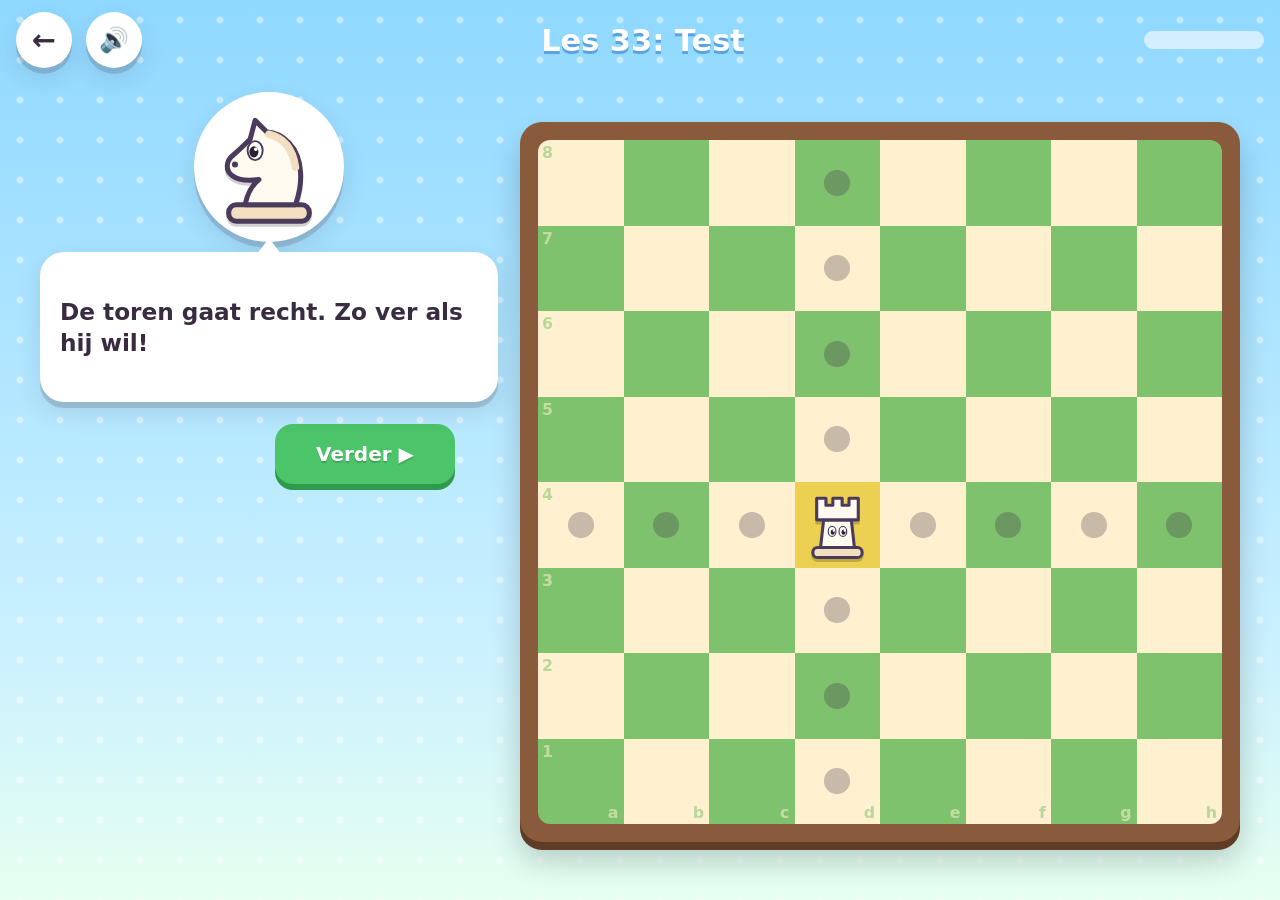
==== commit 91508c4d: "8 nieuwe spelletjes en een vaste geluidknop op elk scherm Spelletjes: vakjesjacht, paardensprong-doo" ====
--- a/tools/layoutcontrole.html
+++ b/tools/layoutcontrole.html
@@ -41,6 +41,7 @@
   <script src="../js/editor.js"></script>
   <script src="../js/parents.js"></script>
   <script src="../js/extras.js"></script>
+  <script src="../js/games.js"></script>
   <script src="layoutcontrole.js"></script>
 </body>
 </html>
--- a/css/style.css
+++ b/css/style.css
@@ -210,6 +210,12 @@
 .teacher-bubble.happy::before { border-bottom-color: #e7ffe9; }
 .teacher-bubble.oops { background: #fff0e6; }
 .teacher-bubble.oops::before { border-bottom-color: #fff0e6; }
+/* voorlezen: tik op de ballon of op Pim om het nog eens te horen */
+.teacher-bubble, .teacher-face { cursor: pointer; }
+.say-again {
+  position: absolute; right: 10px; bottom: 6px;
+  font-size: 1rem; opacity: .55; pointer-events: none;
+}
 .actions { display: flex; justify-content: center; gap: 12px; min-height: 70px; align-items: center; }
 .stage { display: flex; justify-content: center; align-items: center; }
 
@@ -1075,3 +1081,70 @@
 
 /* iPad: stukken niet als plaatje laten 'oppakken' door het systeem */
 .piece, .piece-svg, .board svg { -webkit-user-drag: none; user-drag: none; -webkit-touch-callout: none; }
+
+/* =========================================================
+   VASTE GELUIDKNOP (naast de terugknop) en het paneeltje
+   ========================================================= */
+#soundBtn.round-btn { font-size: 1.5rem; }
+.corner-btn.left2 { right: auto; left: 82px; }
+@media (max-width: 520px) { .corner-btn.left2 { left: 64px; } }
+.sound-panel {
+  position: fixed; z-index: 900;
+  display: flex; flex-direction: column; gap: 10px;
+  background: #fff; border-radius: 22px; padding: 12px;
+  box-shadow: 0 10px 30px rgba(0, 0, 0, .25);
+  animation: spIn .15s ease-out;
+}
+@keyframes spIn { from { transform: translateY(-6px); opacity: 0; } }
+.sp-btn {
+  display: grid; grid-template-columns: 44px 1fr auto; align-items: center; gap: 10px;
+  min-width: 250px; padding: 10px 14px; border-radius: 16px;
+  background: var(--grey); box-shadow: 0 4px 0 var(--grey-d);
+  font-size: 1.25rem; text-align: left; color: var(--ink);
+}
+.sp-btn span { font-size: 1.8rem; }
+.sp-btn i { font-style: normal; font-weight: 900; font-size: 1rem; padding: 4px 10px; border-radius: 10px; background: #fff; }
+.sp-btn.on { background: #dff7e4; box-shadow: 0 4px 0 #8fd19e; }
+.sp-btn.on i { color: #fff; background: var(--green); }
+.sp-btn:active { transform: translateY(3px); }
+
+/* =========================================================
+   NIEUWE SPELLETJES
+   ========================================================= */
+.games-grid { grid-template-columns: repeat(auto-fit, minmax(270px, 1fr)); max-width: 1180px; padding-bottom: 24px; }
+.game-card { padding: 16px; }
+.game-card h3 { font-size: 1.55rem; }
+.game-card p { font-size: 1rem; }
+.gc-pic .piece-svg { width: 58px; height: 58px; }
+.gc-emoji { font-size: 48px; line-height: 58px; }
+.hearts { width: 120px; flex: none; text-align: right; font-size: 1.5rem; letter-spacing: 2px; white-space: nowrap; }
+.progress.timer .progress-fill { transition: width .2s linear; background: var(--blue); }
+.progress.timer .progress-fill.low { background: var(--red); }
+/* mini-schaak: groter lettertype bij de coördinaten */
+.board.mini .coord { font-size: calc(var(--bs) * .03); }
+
+/* memory: kaartjes op de plek van het bord */
+.memory-wrap { background: var(--frame); }
+.memory { width: 100%; height: 100%; display: grid; grid-template-columns: repeat(4, 1fr); grid-template-rows: repeat(3, 1fr); gap: 3%; padding: 2%; }
+.mem-card { position: relative; border-radius: 14px; perspective: 600px; padding: 0; background: none; }
+.mem-card > span { position: absolute; inset: 0; border-radius: 14px; backface-visibility: hidden; -webkit-backface-visibility: hidden; transition: transform .35s; display: grid; place-items: center; box-shadow: 0 4px 0 rgba(0, 0, 0, .25); }
+.mem-back { background: linear-gradient(135deg, var(--blue), #9b5de5); color: #fff; font-size: calc(var(--bs) * .09); font-weight: 900; }
+.mem-front { background: #fff; transform: rotateY(180deg); padding: 6%; }
+.mem-card.up .mem-back { transform: rotateY(180deg); }
+.mem-card.up .mem-front { transform: rotateY(0); }
+.mem-card.done .mem-front { background: #e7ffe9; box-shadow: 0 0 0 4px var(--green); }
+.mem-card.peek { animation: glow .5s ease-in-out infinite; box-shadow: 0 0 0 5px var(--yellow); }
+.mem-piece { width: 80%; height: 80%; display: block; }
+.mem-piece .piece-svg { width: 100%; height: 100%; }
+.mc-grid { width: 100%; aspect-ratio: 1; display: grid; grid-template-columns: repeat(5, 1fr); border-radius: 6px; overflow: hidden; }
+.mc-grid span { position: relative; display: grid; place-items: center; }
+.mc-grid span.l { background: var(--light-sq); }
+.mc-grid span.d { background: var(--dark-sq); }
+.mc-grid .piece-svg { width: 100%; height: 100%; }
+.mc-dot { width: 45%; height: 45%; border-radius: 50%; background: rgba(58, 44, 64, .55); }
+.mc-hit { font-style: normal; font-weight: 900; color: var(--red); font-size: calc(var(--bs) * .025); }
+/* telefoon: smallere balk rechtsboven, dan past de titel naast de geluidknop */
+@media (max-width: 520px) {
+  .topbar .progress, .topbar .hearts { width: 64px; }
+  .topbar .hearts { font-size: .95rem; letter-spacing: 0; }
+}
